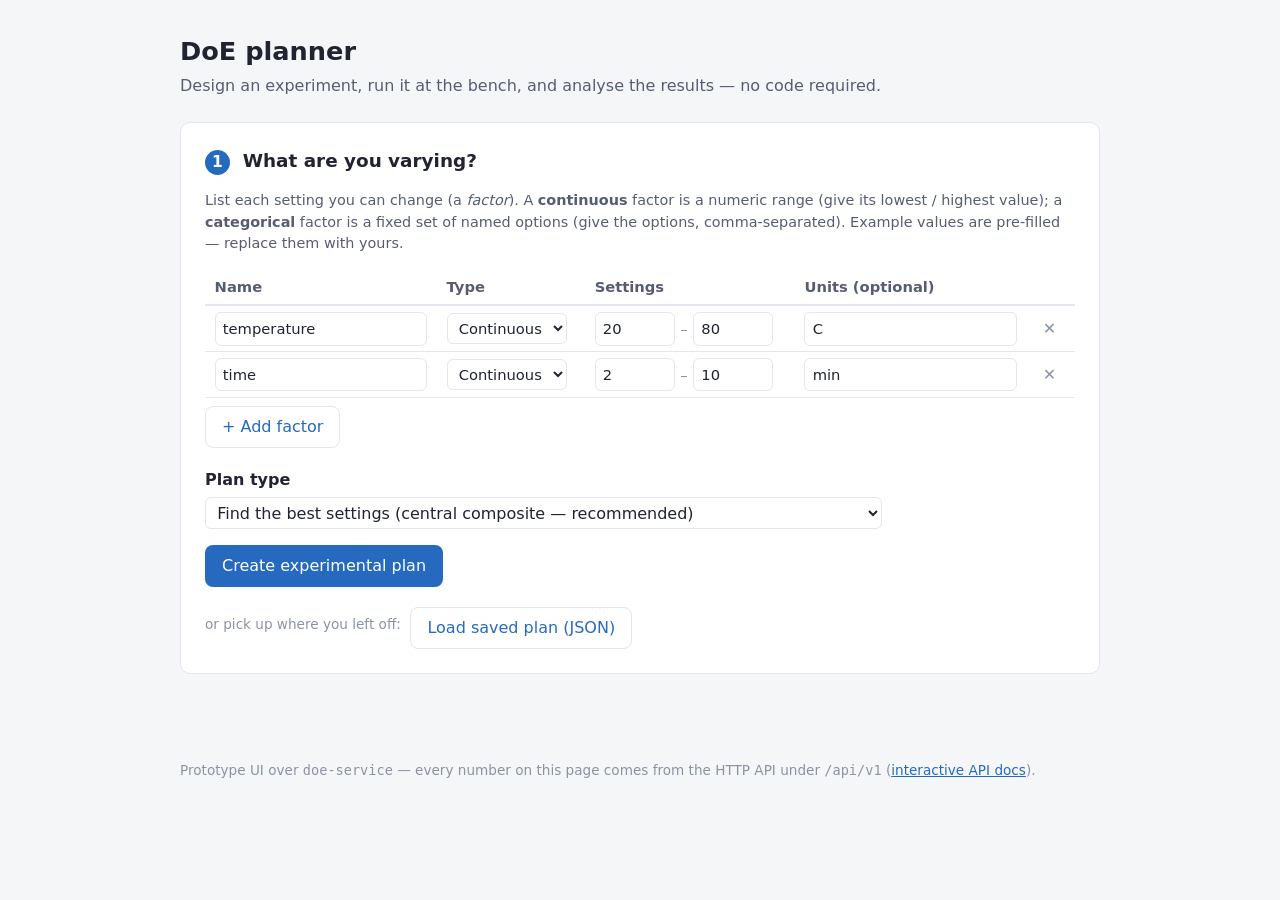
==== doe-web/src/doe_web/static/index.html @ ef166353 "doe-web with D-optimal speedups" ====
<!DOCTYPE html>
<html lang="en">
<head>
<meta charset="utf-8">
<meta name="viewport" content="width=device-width, initial-scale=1">
<title>DoE planner</title>
<link rel="stylesheet" href="style.css">
<script src="https://cdn.plot.ly/plotly-2.35.2.min.js" charset="utf-8"></script>
</head>
<body>
<header>
  <h1>DoE planner</h1>
  <p class="tagline">Design an experiment, run it at the bench, and analyse the results — no code required.</p>
</header>

<main>
  <!-- Step 1: factors + design choice -->
  <section id="step-factors" class="card">
    <h2><span class="step-no">1</span> What are you varying?</h2>
    <p class="hint">List each setting you can change (a <em>factor</em>). A <strong>continuous</strong>
      factor is a numeric range (give its lowest / highest value); a <strong>categorical</strong>
      factor is a fixed set of named options (give the options, comma-separated). Example values
      are pre-filled — replace them with yours.</p>
    <table class="factor-table" id="factor-table">
      <thead>
        <tr><th>Name</th><th>Type</th><th>Settings</th><th>Units (optional)</th><th></th></tr>
      </thead>
      <tbody id="factor-rows"></tbody>
    </table>
    <button type="button" class="secondary" id="add-factor">+ Add factor</button>

    <div class="design-choice">
      <label for="design-type"><strong>Plan type</strong></label>
      <select id="design-type">
        <option value="ccd" selected>Find the best settings (central composite — recommended)</option>
        <option value="bb">Find the best settings, avoid extreme corners (Box–Behnken, needs ≥ 3 factors)</option>
        <option value="ff2">Quick screen: which factors matter? (2-level full factorial)</option>
        <option value="dopt">Custom design supporting categorical factors (D-optimal)</option>
      </select>
      <p class="hint-inline" id="design-cat-note" hidden>Central composite and Box–Behnken need
        all-continuous factors — with a categorical factor, use the quick screen or the D-optimal
        custom design.</p>
      <div id="dopt-runs-wrap" hidden>
        <label class="inline-label">Number of runs
          <input type="number" id="dopt-runs" min="2" step="1" size="5">
        </label>
        <span class="hint-inline" id="dopt-runs-hint"></span>
      </div>
    </div>

    <button type="button" class="primary" id="generate">Create experimental plan</button>
    <div class="load-row">
      <span class="hint-inline">or pick up where you left off:</span>
      <button type="button" class="secondary" id="load-plan">Load saved plan (JSON)</button>
      <input type="file" id="load-plan-file" accept="application/json,.json" hidden>
    </div>
    <div class="error" id="error-factors" hidden></div>
  </section>

  <!-- Step 2: run sheet + response entry -->
  <section id="step-plan" class="card" hidden>
    <h2><span class="step-no">2</span> Run these experiments</h2>
    <p class="hint" id="plan-summary"></p>
    <div class="toolbar">
      <button type="button" class="secondary" id="download-csv">Download run sheet (CSV)</button>
      <button type="button" class="secondary" id="save-plan">Save plan (JSON)</button>
      <button type="button" class="secondary" id="demo-fill">Fill with demo results</button>
      <label class="inline-label">Measurement name
        <input type="text" id="response-name" value="response" size="12">
      </label>
    </div>
    <p class="hint">Do the runs <em>in the order shown</em> (it is randomized to protect against
      drift), write your measurement into the last column, then analyse.</p>
    <div class="table-scroll"><table class="run-table" id="run-table"></table></div>
    <button type="button" class="primary" id="analyze">Analyse results</button>
    <div class="error" id="error-plan" hidden></div>
  </section>

  <!-- Step 3: analysis -->
  <section id="step-results" class="card" hidden>
    <h2><span class="step-no">3</span> What the data says</h2>
    <div class="warnings" id="fit-warnings" hidden></div>

    <div class="result-row">
      <div class="stat-tile">
        <div class="stat-label">Model fit (R²)</div>
        <div class="stat-value" id="stat-r2">–</div>
        <div class="stat-sub" id="stat-adjr2"></div>
      </div>
      <div class="stat-tile" id="optimum-tile">
        <div class="stat-label" id="optimum-label">Best predicted settings</div>
        <div class="stat-value" id="stat-optimum">–</div>
        <div class="stat-sub" id="stat-optimum-y"></div>
      </div>
    </div>

    <div class="toolbar">
      <label class="inline-label" id="maximize-label"><input type="checkbox" id="maximize" checked> Higher is better</label>
      <span id="axis-pickers" hidden>
        <label class="inline-label">Map axes:
          <select id="axis-x"></select> ×
          <select id="axis-y"></select>
        </label>
        <span class="hint-inline" id="held-hint">(other factors held at their optimum)</span>
      </span>
      <span id="cat-levels" hidden></span>
    </div>

    <h3>Predicted response map</h3>
    <div id="contour" class="plot"></div>

    <h3>Which factors matter</h3>
    <p class="hint">Rows in <strong>bold</strong> have strong evidence of a real effect (p &lt; 0.05).</p>
    <div class="table-scroll"><table class="terms-table" id="terms-table"></table></div>
    <div class="error" id="error-results" hidden></div>
  </section>
</main>

<footer>
  <p>Prototype UI over <code>doe-service</code> — every number on this page comes from the
     HTTP API under <code>/api/v1</code> (<a href="/api/docs">interactive API docs</a>).</p>
</footer>

<script src="app.js"></script>
</body>
</html>
---- doe-web/src/doe_web/static/style.css ----
:root {
  --ink: #1f2430;
  --ink-2: #555e70;
  --ink-3: #8a93a6;
  --surface: #f5f6f8;
  --card: #ffffff;
  --line: #e3e6ec;
  --accent: #256abf;      /* sequential blue 500 */
  --accent-dark: #184f95; /* sequential blue 600 */
  --danger-bg: #fdecec;
  --danger-ink: #a03030;
  --warn-bg: #fff7e6;
  --warn-ink: #8a6100;
}

* { box-sizing: border-box; }

body {
  margin: 0;
  font-family: system-ui, -apple-system, "Segoe UI", Roboto, sans-serif;
  color: var(--ink);
  background: var(--surface);
  line-height: 1.5;
}

header { max-width: 60rem; margin: 0 auto; padding: 2rem 1.25rem 0.5rem; }
header h1 { margin: 0 0 0.25rem; font-size: 1.6rem; }
.tagline { margin: 0; color: var(--ink-2); }

main { max-width: 60rem; margin: 0 auto; padding: 1rem 1.25rem 3rem; }

footer {
  max-width: 60rem; margin: 0 auto; padding: 0 1.25rem 2rem;
  color: var(--ink-3); font-size: 0.85rem;
}
footer a { color: var(--accent); }

.card {
  background: var(--card);
  border: 1px solid var(--line);
  border-radius: 10px;
  padding: 1.5rem;
  margin-bottom: 1.5rem;
}

h2 { margin-top: 0; font-size: 1.15rem; }
h3 { font-size: 1rem; margin: 1.5rem 0 0.25rem; }

.step-no {
  display: inline-flex; align-items: center; justify-content: center;
  width: 1.6em; height: 1.6em; margin-right: 0.4em;
  border-radius: 50%; background: var(--accent); color: #fff;
  font-size: 0.85em;
}

.hint { color: var(--ink-2); font-size: 0.9rem; }
.hint-inline { color: var(--ink-3); font-size: 0.85rem; }

table { border-collapse: collapse; width: 100%; font-size: 0.92rem; }
th {
  text-align: left; color: var(--ink-2); font-weight: 600;
  padding: 0.4rem 0.6rem; border-bottom: 2px solid var(--line);
}
td { padding: 0.35rem 0.6rem; border-bottom: 1px solid var(--line); }
td.num, th.num { text-align: right; font-variant-numeric: tabular-nums; }

.table-scroll { overflow-x: auto; }

.factor-table input { width: 100%; }
.factor-table .f-type { width: auto; }
.f-continuous { display: flex; align-items: center; gap: 0.35rem; color: var(--ink-3); }
.f-continuous[hidden], .f-categorical[hidden] { display: none; }
.f-continuous input { width: 5rem; }
.f-categorical input { width: 100%; }

input[type="text"], input[type="number"], select {
  font: inherit; color: var(--ink);
  padding: 0.3rem 0.45rem;
  border: 1px solid var(--line); border-radius: 6px;
  background: #fff;
}
input:focus, select:focus { outline: 2px solid var(--accent); outline-offset: 1px; }

button {
  font: inherit; cursor: pointer;
  border-radius: 8px; padding: 0.5rem 1rem;
  border: 1px solid transparent;
}
button.primary {
  background: var(--accent); color: #fff; margin-top: 1rem;
}
button.primary:hover { background: var(--accent-dark); }
button.secondary {
  background: #fff; color: var(--accent);
  border-color: var(--line); margin-top: 0.5rem;
}
button.secondary:hover { border-color: var(--accent); }
button.remove-row {
  background: none; border: none; color: var(--ink-3);
  font-size: 1rem; padding: 0 0.4rem;
}
button.remove-row:hover { color: var(--danger-ink); }

button.busy { cursor: progress; opacity: 0.85; }
button:disabled { cursor: not-allowed; }
.btn-spinner {
  display: inline-block; width: 0.9em; height: 0.9em;
  margin-right: 0.5em; vertical-align: -0.1em;
  border: 2px solid currentColor; border-right-color: transparent;
  border-radius: 50%;
  animation: btn-spin 0.6s linear infinite;
}
@keyframes btn-spin { to { transform: rotate(360deg); } }
@media (prefers-reduced-motion: reduce) { .btn-spinner { animation-duration: 1.5s; } }

.load-row { display: flex; flex-wrap: wrap; align-items: center; gap: 0.6rem; margin-top: 0.75rem; }
.design-choice { margin-top: 1.25rem; }
.design-choice select { display: block; margin-top: 0.3rem; max-width: 100%; }
#dopt-runs-wrap { margin-top: 0.6rem; }
#cat-levels { display: inline-flex; flex-wrap: wrap; gap: 0.4rem 0.9rem; }

.toolbar {
  display: flex; flex-wrap: wrap; gap: 0.75rem 1.25rem; align-items: center;
  margin: 0.75rem 0;
}
.inline-label { display: inline-flex; align-items: center; gap: 0.4rem; font-size: 0.9rem; }

.run-table input[type="number"] { width: 7.5rem; text-align: right; }
.point-type { color: var(--ink-3); font-size: 0.85rem; }

.error {
  margin-top: 1rem; padding: 0.6rem 0.9rem; border-radius: 8px;
  background: var(--danger-bg); color: var(--danger-ink); font-size: 0.9rem;
  white-space: pre-wrap;
}
.warnings {
  margin-bottom: 1rem; padding: 0.6rem 0.9rem; border-radius: 8px;
  background: var(--warn-bg); color: var(--warn-ink); font-size: 0.9rem;
}

.result-row { display: flex; flex-wrap: wrap; gap: 1rem; margin: 1rem 0; }
.stat-tile {
  flex: 1 1 14rem;
  border: 1px solid var(--line); border-radius: 10px;
  padding: 0.9rem 1.1rem;
}
.stat-label { color: var(--ink-2); font-size: 0.85rem; }
.stat-value { font-size: 1.5rem; font-weight: 650; font-variant-numeric: tabular-nums; }
.stat-sub { color: var(--ink-3); font-size: 0.85rem; }

.terms-table tr.significant td { font-weight: 650; }

.plot { width: 100%; min-height: 420px; }
.plot-fallback { color: var(--ink-3); padding: 2rem; text-align: center; }
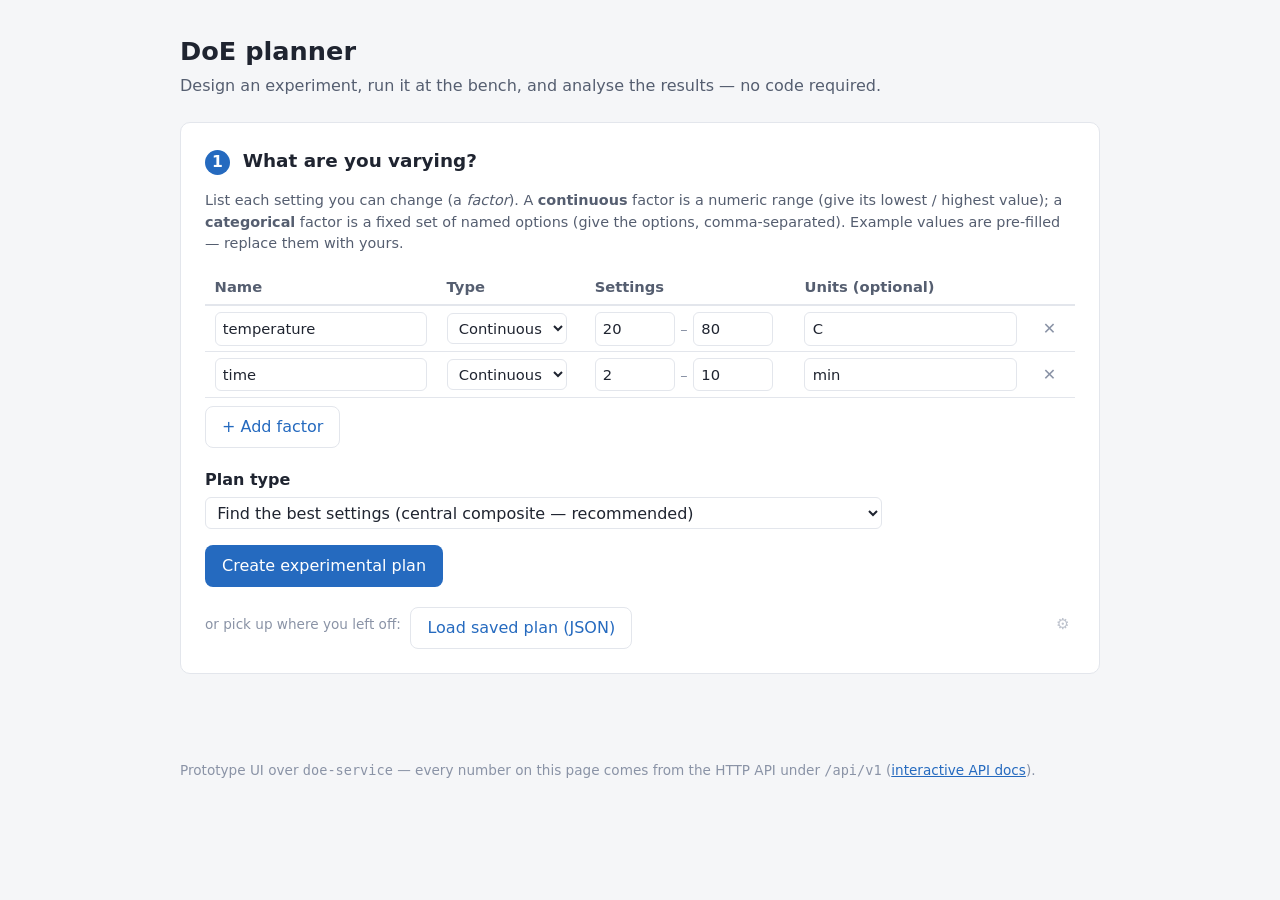
==== commit 2f9bcedf: "add csv results import, setting of seed" ====
--- a/doe-web/src/doe_web/static/index.html
+++ b/doe-web/src/doe_web/static/index.html
@@ -53,6 +53,13 @@
       <span class="hint-inline">or pick up where you left off:</span>
       <button type="button" class="secondary" id="load-plan">Load saved plan (JSON)</button>
       <input type="file" id="load-plan-file" accept="application/json,.json" hidden>
+      <button type="button" class="ghost" id="seed-toggle" title="Reproducibility (debug)">⚙</button>
+      <span id="seed-wrap" hidden>
+        <label class="inline-label">Random seed
+          <input type="number" id="seed" min="0" step="1" size="8" placeholder="none">
+        </label>
+        <span class="hint-inline">fixes the generated plan and its run order</span>
+      </span>
     </div>
     <div class="error" id="error-factors" hidden></div>
   </section>
@@ -63,6 +70,8 @@
     <p class="hint" id="plan-summary"></p>
     <div class="toolbar">
       <button type="button" class="secondary" id="download-csv">Download run sheet (CSV)</button>
+      <button type="button" class="secondary" id="import-results">Import results (CSV)</button>
+      <input type="file" id="import-results-file" accept=".csv,.tsv,.txt,text/csv" hidden>
       <button type="button" class="secondary" id="save-plan">Save plan (JSON)</button>
       <button type="button" class="secondary" id="demo-fill">Fill with demo results</button>
       <label class="inline-label">Measurement name
@@ -70,7 +79,10 @@
       </label>
     </div>
     <p class="hint">Do the runs <em>in the order shown</em> (it is randomized to protect against
-      drift), write your measurement into the last column, then analyse.</p>
+      drift). To record measurements: type them into the last column, paste a whole column copied
+      from a spreadsheet into any measurement cell, or fill in the downloaded run sheet's last
+      column and bring it back with <strong>Import results</strong>.</p>
+    <p class="notice" id="import-status" hidden></p>
     <div class="table-scroll"><table class="run-table" id="run-table"></table></div>
     <button type="button" class="primary" id="analyze">Analyse results</button>
     <div class="error" id="error-plan" hidden></div>
--- a/doe-web/src/doe_web/static/style.css
+++ b/doe-web/src/doe_web/static/style.css
@@ -11,6 +11,8 @@
   --danger-ink: #a03030;
   --warn-bg: #fff7e6;
   --warn-ink: #8a6100;
+  --ok-bg: #ebf5ec;
+  --ok-ink: #2c6b3f;
 }
 
 * { box-sizing: border-box; }
@@ -100,6 +102,15 @@
   font-size: 1rem; padding: 0 0.4rem;
 }
 button.remove-row:hover { color: var(--danger-ink); }
+/* Deliberately quiet: the debug-only seed toggle sits at the row's far edge and only
+ * reads as a control on hover. */
+button.ghost {
+  background: none; border: none; color: var(--ink-3);
+  padding: 0.15rem 0.35rem; font-size: 0.95rem; opacity: 0.55;
+  margin-left: auto;
+}
+button.ghost:hover { opacity: 1; color: var(--accent); }
+#seed-wrap input { width: 6.5rem; }
 
 button.busy { cursor: progress; opacity: 0.85; }
 button:disabled { cursor: not-allowed; }
@@ -137,6 +148,10 @@
   margin-bottom: 1rem; padding: 0.6rem 0.9rem; border-radius: 8px;
   background: var(--warn-bg); color: var(--warn-ink); font-size: 0.9rem;
 }
+.notice {
+  margin: 0.5rem 0; padding: 0.6rem 0.9rem; border-radius: 8px;
+  background: var(--ok-bg); color: var(--ok-ink); font-size: 0.9rem;
+}
 
 .result-row { display: flex; flex-wrap: wrap; gap: 1rem; margin: 1rem 0; }
 .stat-tile {
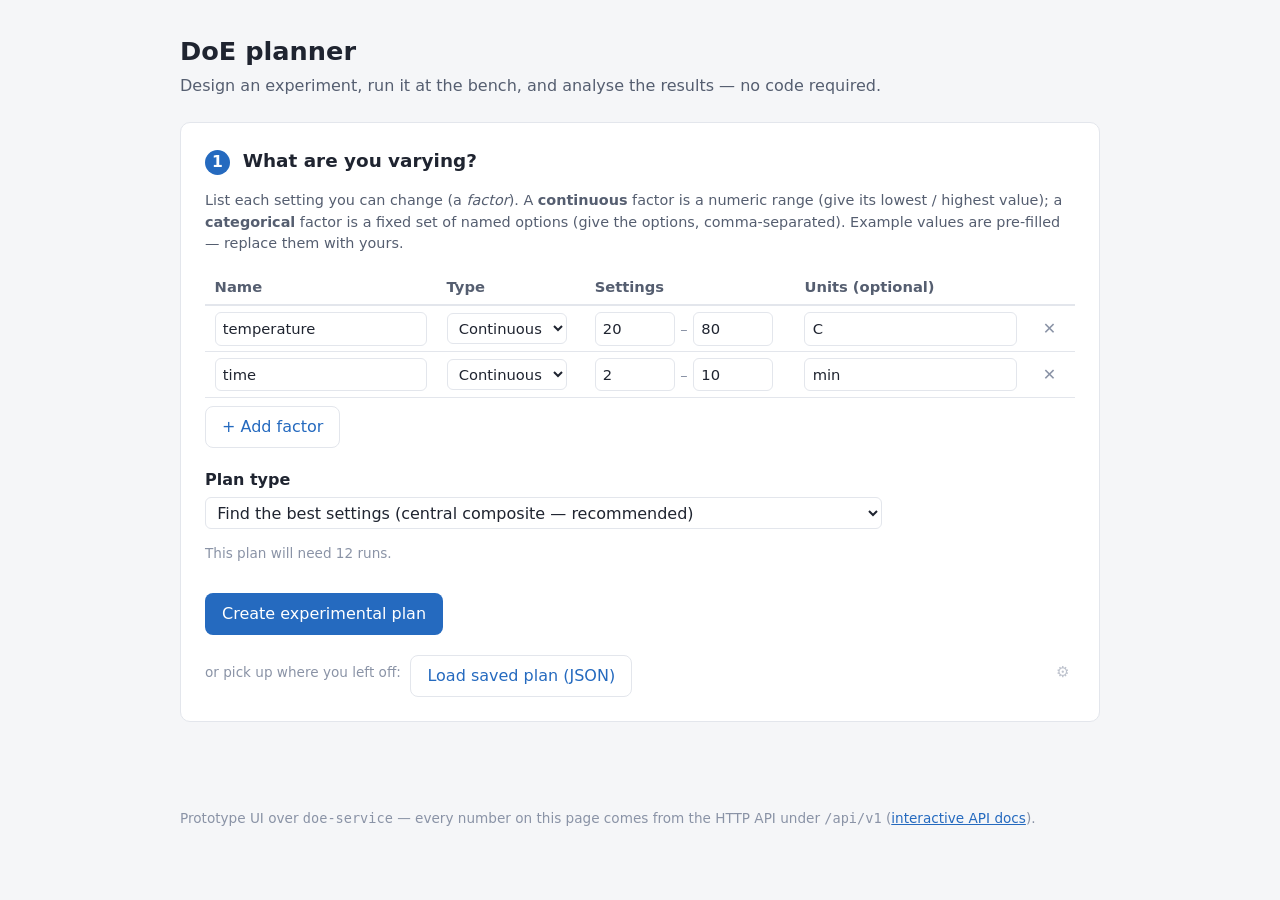
==== commit 2f9d7f18: "more tweaks" ====
--- a/doe-web/src/doe_web/static/index.html
+++ b/doe-web/src/doe_web/static/index.html
@@ -40,12 +40,14 @@
       <p class="hint-inline" id="design-cat-note" hidden>Central composite and Box–Behnken need
         all-continuous factors — with a categorical factor, use the quick screen or the D-optimal
         custom design.</p>
+      <p class="hint-inline" id="ff2-pb-hint" hidden></p>
       <div id="dopt-runs-wrap" hidden>
         <label class="inline-label">Number of runs
           <input type="number" id="dopt-runs" min="2" step="1" size="5">
         </label>
         <span class="hint-inline" id="dopt-runs-hint"></span>
       </div>
+      <p class="hint-inline" id="run-count-preview" hidden></p>
     </div>
 
     <button type="button" class="primary" id="generate">Create experimental plan</button>
@@ -106,7 +108,7 @@
       </div>
     </div>
 
-    <div class="toolbar">
+    <div class="toolbar" id="results-controls">
       <label class="inline-label" id="maximize-label"><input type="checkbox" id="maximize" checked> Higher is better</label>
       <span id="axis-pickers" hidden>
         <label class="inline-label">Map axes:
@@ -118,12 +120,67 @@
       <span id="cat-levels" hidden></span>
     </div>
 
-    <h3>Predicted response map</h3>
-    <div id="contour" class="plot"></div>
+    <!-- Screening view: a "which factors matter?" plan has no curvature to map, so this
+         replaces the response map with the two classic screening reads (effect Pareto +
+         half-normal). Toggled against #response-map-block by setResultsView() in app.js. -->
+    <div id="screening-view" hidden>
+      <p class="hint">A screening design ranks the factors by how much they move the result.
+        The two plots below (and the table) pick out the <strong>vital few</strong> worth
+        taking forward to a follow-up experiment.</p>
+      <div class="diag-plots">
+        <figure>
+          <figcaption>Effect sizes — how far each factor / interaction shifts the response
+            across its range. Blue bars clear the significance threshold (p &lt; 0.05).</figcaption>
+          <div id="pareto" class="plot plot-small"></div>
+        </figure>
+        <figure>
+          <figcaption>Half-normal plot — inactive (noise) effects sit on the line through the
+            origin; the labelled points pulling away are the ones that matter.</figcaption>
+          <div id="halfnormal" class="plot plot-small"></div>
+        </figure>
+      </div>
+    </div>
+
+    <div id="response-map-block">
+      <h3>Predicted response map</h3>
+      <div id="contour" class="plot"></div>
+    </div>
 
     <h3>Which factors matter</h3>
     <p class="hint">Rows in <strong>bold</strong> have strong evidence of a real effect (p &lt; 0.05).</p>
     <div class="table-scroll"><table class="terms-table" id="terms-table"></table></div>
+
+    <!-- Model adequacy: is the fit trustworthy enough to act on the best settings? -->
+    <div id="adequacy">
+      <h3>Can you trust this model?</h3>
+      <p class="verdict verdict-plain" id="adequacy-verdict"></p>
+      <div class="result-row">
+        <div class="stat-tile">
+          <div class="stat-label">Predicted R²</div>
+          <div class="stat-value" id="stat-predr2">–</div>
+          <div class="stat-sub">accuracy on runs it hasn't seen</div>
+        </div>
+        <div class="stat-tile">
+          <div class="stat-label">Lack-of-fit test</div>
+          <div class="stat-value" id="stat-lof">–</div>
+          <div class="stat-sub" id="stat-lof-sub"></div>
+        </div>
+      </div>
+      <div class="diag-plots">
+        <figure>
+          <figcaption>Residuals vs fitted — should scatter evenly around zero, with no
+            pattern or funnel shape.</figcaption>
+          <div id="resid-fitted" class="plot plot-small"></div>
+        </figure>
+        <figure>
+          <figcaption>Normal Q–Q — points should hug the dashed line if the residuals are
+            normal (the assumption behind the p-values).</figcaption>
+          <div id="resid-qq" class="plot plot-small"></div>
+        </figure>
+      </div>
+      <div class="error" id="error-adequacy" hidden></div>
+    </div>
+
     <div class="error" id="error-results" hidden></div>
   </section>
 </main>
--- a/doe-web/src/doe_web/static/style.css
+++ b/doe-web/src/doe_web/static/style.css
@@ -165,5 +165,16 @@
 
 .terms-table tr.significant td { font-weight: 650; }
 
+/* Model-adequacy panel: a colour-coded plain-language verdict, then two diagnostic plots. */
+#adequacy { margin-top: 1.5rem; border-top: 1px solid var(--line); padding-top: 0.25rem; }
+.verdict { margin: 0.75rem 0; padding: 0.6rem 0.9rem; border-radius: 8px; font-size: 0.9rem; }
+.verdict-ok { background: var(--ok-bg); color: var(--ok-ink); }
+.verdict-warn { background: var(--warn-bg); color: var(--warn-ink); }
+.verdict-plain { background: var(--surface); color: var(--ink-2); }
+.diag-plots { display: flex; flex-wrap: wrap; gap: 1rem; }
+.diag-plots figure { flex: 1 1 20rem; min-width: 0; margin: 0; }
+.diag-plots figcaption { color: var(--ink-3); font-size: 0.82rem; margin-bottom: 0.25rem; }
+
 .plot { width: 100%; min-height: 420px; }
+.plot-small { min-height: 300px; }
 .plot-fallback { color: var(--ink-3); padding: 2rem; text-align: center; }
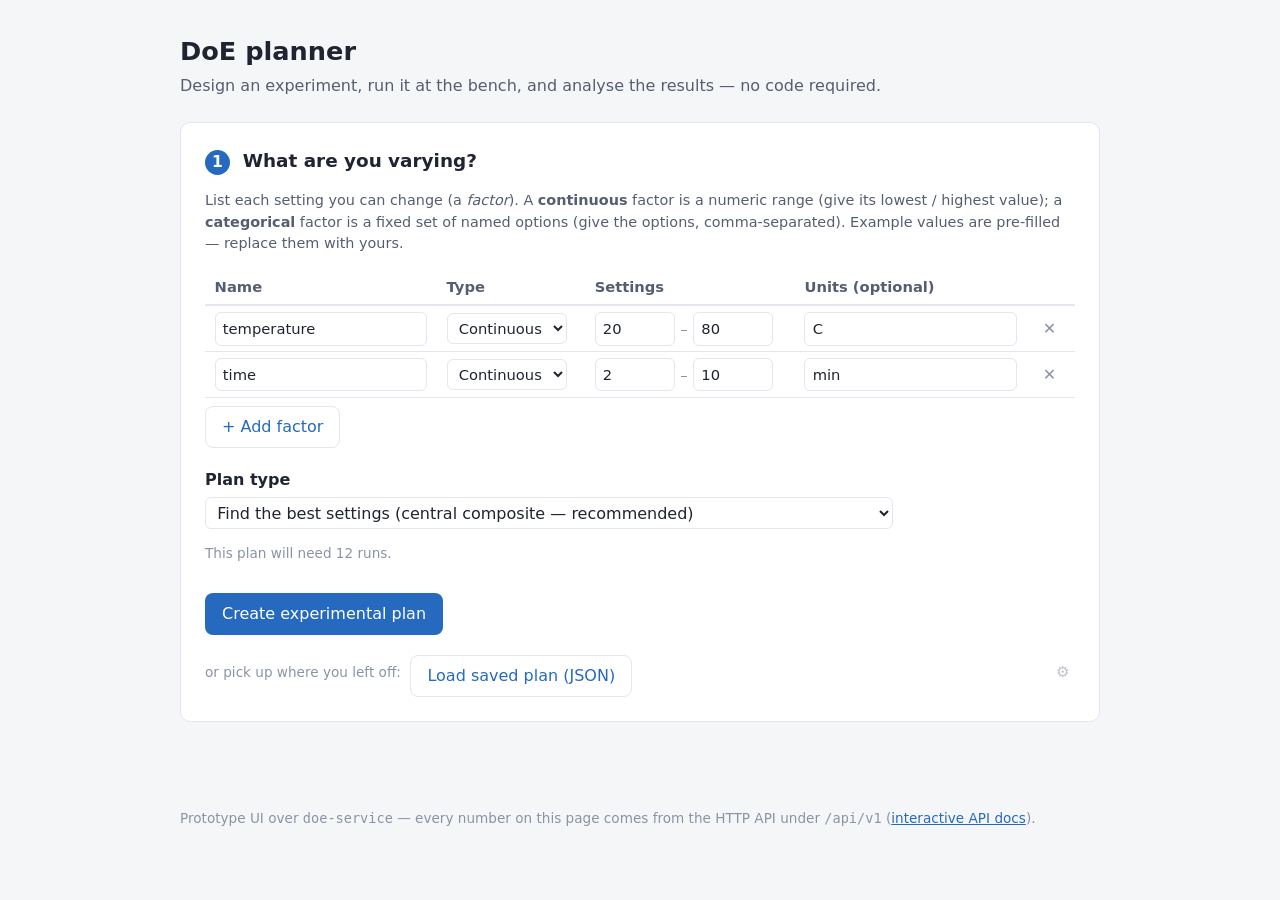
==== commit 0a0d6ddf: "add space filling designs, fix desirability dropdown when x==x" ====
--- a/doe-web/src/doe_web/static/index.html
+++ b/doe-web/src/doe_web/static/index.html
@@ -36,16 +36,30 @@
         <option value="bb">Find the best settings, avoid extreme corners (Box–Behnken, needs ≥ 3 factors)</option>
         <option value="ff2">Quick screen: which factors matter? (2-level full factorial)</option>
         <option value="dopt">Custom design supporting categorical factors (D-optimal)</option>
+        <option value="sf">Explore the whole space evenly (space-filling — Latin hypercube / Sobol / Halton)</option>
       </select>
-      <p class="hint-inline" id="design-cat-note" hidden>Central composite and Box–Behnken need
-        all-continuous factors — with a categorical factor, use the quick screen or the D-optimal
-        custom design.</p>
+      <p class="hint-inline" id="design-cat-note" hidden>Central composite, Box–Behnken and
+        space-filling plans need all-continuous factors — with a categorical factor, use the quick
+        screen or the D-optimal custom design.</p>
       <p class="hint-inline" id="ff2-pb-hint" hidden></p>
       <div id="dopt-runs-wrap" hidden>
         <label class="inline-label">Number of runs
           <input type="number" id="dopt-runs" min="2" step="1" size="5">
         </label>
         <span class="hint-inline" id="dopt-runs-hint"></span>
+      </div>
+      <div id="sf-wrap" hidden>
+        <label class="inline-label">Sampler
+          <select id="sf-sampler">
+            <option value="lhs" selected>Latin hypercube (recommended)</option>
+            <option value="sobol">Sobol′ sequence</option>
+            <option value="halton">Halton sequence</option>
+          </select>
+        </label>
+        <label class="inline-label">Number of runs
+          <input type="number" id="sf-runs" min="2" step="1" size="5">
+        </label>
+        <span class="hint-inline" id="sf-runs-hint"></span>
       </div>
       <p class="hint-inline" id="run-count-preview" hidden></p>
     </div>
@@ -70,15 +84,17 @@
   <section id="step-plan" class="card" hidden>
     <h2><span class="step-no">2</span> Run these experiments</h2>
     <p class="hint" id="plan-summary"></p>
+    <p class="hint-inline" id="coverage-note" hidden></p>
     <div class="toolbar">
       <button type="button" class="secondary" id="download-csv">Download run sheet (CSV)</button>
       <button type="button" class="secondary" id="import-results">Import results (CSV)</button>
       <input type="file" id="import-results-file" accept=".csv,.tsv,.txt,text/csv" hidden>
       <button type="button" class="secondary" id="save-plan">Save plan (JSON)</button>
       <button type="button" class="secondary" id="demo-fill">Fill with demo results</button>
-      <label class="inline-label">Measurement name
-        <input type="text" id="response-name" value="response" size="12">
-      </label>
+      <span class="inline-label">Measurements:
+        <span class="response-list" id="response-list"></span>
+        <button type="button" class="secondary" id="add-response">+ Add measurement</button>
+      </span>
     </div>
     <p class="hint">Do the runs <em>in the order shown</em> (it is randomized to protect against
       drift). To record measurements: type them into the last column, paste a whole column copied
@@ -109,6 +125,9 @@
     </div>
 
     <div class="toolbar" id="results-controls">
+      <label class="inline-label" id="results-response-wrap" hidden>Response:
+        <select id="results-response"></select>
+      </label>
       <label class="inline-label" id="maximize-label"><input type="checkbox" id="maximize" checked> Higher is better</label>
       <span id="axis-pickers" hidden>
         <label class="inline-label">Map axes:
@@ -150,6 +169,21 @@
     <p class="hint">Rows in <strong>bold</strong> have strong evidence of a real effect (p &lt; 0.05).</p>
     <div class="table-scroll"><table class="terms-table" id="terms-table"></table></div>
 
+    <!-- Interaction plot: only shown when a significant continuous x continuous interaction
+         exists (renderInteractionPlot() hides the whole block otherwise). Sits outside the
+         two view-toggled blocks above so it appears in both the response-surface and
+         screening views (setResultsView() must not touch it). -->
+    <div id="interaction-block" hidden>
+      <h3>How factors work together</h3>
+      <p class="hint">Parallel lines mean the two factors act independently; lines that fan out
+        or cross mean the effect of one factor depends on the setting of the other.
+        <span id="interaction-held-hint"></span></p>
+      <label class="inline-label" id="interaction-pick-wrap" hidden>Interaction:
+        <select id="interaction-pick"></select>
+      </label>
+      <div id="interaction-plot" class="plot plot-small"></div>
+    </div>
+
     <!-- Model adequacy: is the fit trustworthy enough to act on the best settings? -->
     <div id="adequacy">
       <h3>Can you trust this model?</h3>
@@ -183,6 +217,44 @@
 
     <div class="error" id="error-results" hidden></div>
   </section>
+
+  <!-- Step 4: balance multiple measurements (Derringer-Suich desirability). Only shown
+       once 2+ measurements are attached; gated off entirely for a design with a
+       categorical factor (the search has no coded box for it — see #balance-cat-note). -->
+  <section id="step-balance" class="card" hidden>
+    <h2><span class="step-no">4</span> Balance multiple measurements</h2>
+    <p class="hint">Find the settings that best satisfy every measurement at once — e.g.
+      maximize yield while minimizing impurity.</p>
+    <p class="hint-inline" id="balance-cat-note" hidden>Balancing multiple measurements needs
+      all-continuous factors (it searches the coded box) — this plan has a categorical
+      factor, so this step isn't available.</p>
+    <div id="balance-editor">
+      <div class="table-scroll"><table class="goals-table" id="goals-table"></table></div>
+      <button type="button" class="primary" id="run-balance">Find best balance</button>
+    </div>
+    <div id="balance-results" hidden>
+      <div class="result-row">
+        <div class="stat-tile">
+          <div class="stat-label">Best balanced settings</div>
+          <div class="stat-value" id="stat-balance-settings">–</div>
+        </div>
+        <div class="stat-tile">
+          <div class="stat-label">Overall desirability</div>
+          <div class="stat-value" id="stat-balance-overall">–</div>
+          <div class="stat-sub">0 = fails a goal, 1 = ideal</div>
+        </div>
+      </div>
+      <div class="table-scroll"><table class="terms-table" id="balance-table"></table></div>
+      <div class="warnings" id="balance-warnings" hidden></div>
+      <h3>Desirability map</h3>
+      <p class="hint">Where the overall desirability is highest across two factors at a
+        time (other factors held at the best balanced settings above); the ★ marks that
+        optimum.</p>
+      <div id="balance-axis-pickers" hidden></div>
+      <div id="balance-contour" class="plot"></div>
+    </div>
+    <div class="error" id="error-balance" hidden></div>
+  </section>
 </main>
 
 <footer>
--- a/doe-web/src/doe_web/static/style.css
+++ b/doe-web/src/doe_web/static/style.css
@@ -127,17 +127,33 @@
 .load-row { display: flex; flex-wrap: wrap; align-items: center; gap: 0.6rem; margin-top: 0.75rem; }
 .design-choice { margin-top: 1.25rem; }
 .design-choice select { display: block; margin-top: 0.3rem; max-width: 100%; }
-#dopt-runs-wrap { margin-top: 0.6rem; }
+#dopt-runs-wrap, #sf-wrap { margin-top: 0.6rem; }
+/* The sampler picker sits beside the run count, so this row is a flex line — which means it
+ * needs its own [hidden] rule (a display value beats the hidden attribute's default). The
+ * .design-choice `display: block` rule targets the plan-type select; undo it for the inline
+ * sampler picker. */
+#sf-wrap { display: flex; flex-wrap: wrap; align-items: center; gap: 0.4rem 1rem; }
+#sf-wrap[hidden] { display: none; }
+#sf-wrap select { display: inline-block; margin-top: 0; }
 #cat-levels { display: inline-flex; flex-wrap: wrap; gap: 0.4rem 0.9rem; }
 
 .toolbar {
   display: flex; flex-wrap: wrap; gap: 0.75rem 1.25rem; align-items: center;
   margin: 0.75rem 0;
 }
+.toolbar[hidden] { display: none; }
 .inline-label { display: inline-flex; align-items: center; gap: 0.4rem; font-size: 0.9rem; }
+.inline-label[hidden] { display: none; }
 
 .run-table input[type="number"] { width: 7.5rem; text-align: right; }
 .point-type { color: var(--ink-3); font-size: 0.85rem; }
+
+.response-list { display: inline-flex; flex-wrap: wrap; gap: 0.4rem 0.7rem; align-items: center; }
+.response-list .resp-row { display: inline-flex; align-items: center; gap: 0.15rem; }
+.response-list input.resp-name { width: 9rem; }
+
+.goals-table select { max-width: 100%; }
+.goals-table input[type="number"] { width: 5.5rem; text-align: right; }
 
 .error {
   margin-top: 1rem; padding: 0.6rem 0.9rem; border-radius: 8px;
